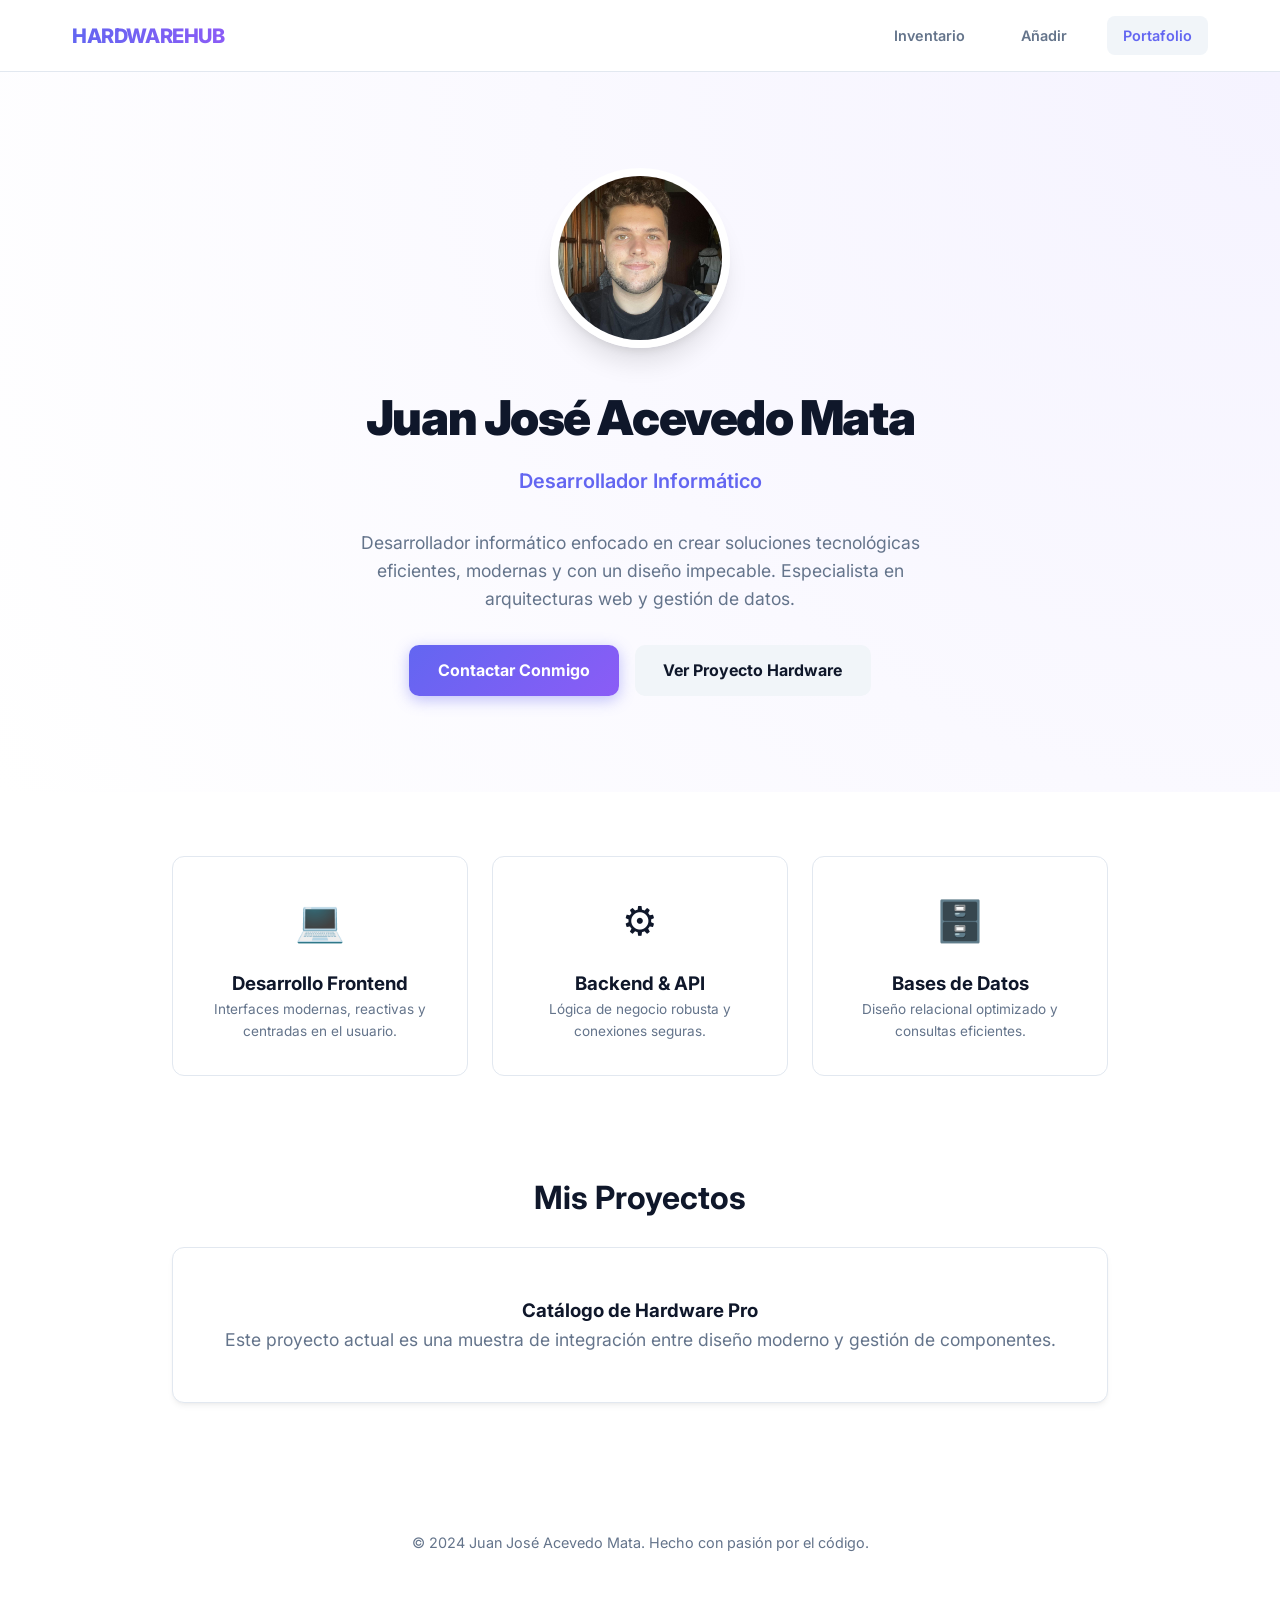
==== portafolio.html @ a6753d65 "Fase 2: plantilla HTML" ====
<!DOCTYPE html>
<html lang="es">

<head>
    <meta charset="UTF-8">
    <meta name="viewport" content="width=device-width, initial-scale=1.0">
    <title>Portafolio | Juan José Acevedo Mata</title>
    <link rel="preconnect" href="https://fonts.googleapis.com">
    <link rel="preconnect" href="https://fonts.gstatic.com" crossorigin>
    <link href="https://fonts.googleapis.com/css2?family=Inter:wght@400;500;600;700;800;900&display=swap"
        rel="stylesheet">
    <link rel="stylesheet" href="styles.css">
</head>

<body>
    <nav>
        <div class="nav-container">
            <a href="index.html" class="logo">HARDWARE<span>HUB</span></a>
            <div class="nav-links">
                <a href="index.html">Inventario</a>
                <a href="nuevo.html">Añadir</a>
                <a href="portafolio.html" class="active">Portafolio</a>
            </div>
        </div>
    </nav>

    <header class="portfolio-hero">
        <div class="reveal" id="hero-content">
            <div class="profile-circle">
                <img src="foto.jpeg" alt="Juan José Acevedo Mata" id="profile-pic"
                    onerror="this.src='https://ui-avatars.com/api/?name=Juan+Jose+Acevedo&background=6366f1&color=fff&size=180'">
            </div>
            <h1 class="portfolio-name">Juan José Acevedo Mata</h1>
            <span class="portfolio-tagline" id="typing-text"></span>
            <p class="subtitle" style="max-width: 600px; margin: 0 auto 2rem;">
                Desarrollador informático enfocado en crear soluciones tecnológicas eficientes, modernas y con un diseño
                impecable. Especialista en arquitecturas web y gestión de datos.
            </p>
            <div style="display: flex; gap: 1rem; justify-content: center;">
                <a href="mailto:jacemat435s@g.educaand.es" class="btn btn-primary">Contactar Conmigo</a>
                <a href="index.html" class="btn btn-secondary">Ver Proyecto Hardware</a>
            </div>
        </div>
    </header>

    <main class="container">
        <div class="skills-grid">
            <div class="skill-card reveal">
                <div style="font-size: 2.5rem; margin-bottom: 1rem;">💻</div>
                <h3>Desarrollo Frontend</h3>
                <p class="subtitle" style="font-size: 0.85rem;">Interfaces modernas, reactivas y centradas en el
                    usuario.</p>
            </div>
            <div class="skill-card reveal">
                <div style="font-size: 2.5rem; margin-bottom: 1rem;">⚙️</div>
                <h3>Backend & API</h3>
                <p class="subtitle" style="font-size: 0.85rem;">Lógica de negocio robusta y conexiones seguras.</p>
            </div>
            <div class="skill-card reveal">
                <div style="font-size: 2.5rem; margin-bottom: 1rem;">🗄️</div>
                <h3>Bases de Datos</h3>
                <p class="subtitle" style="font-size: 0.85rem;">Diseño relacional optimizado y consultas eficientes.</p>
            </div>
        </div>

        <section style="margin-top: 6rem; text-align: center;" class="reveal">
            <h2 style="font-size: 2rem; margin-bottom: 1.5rem;">Mis Proyectos</h2>
            <div class="glass-card" style="padding: 3rem;">
                <h3>Catálogo de Hardware Pro</h3>
                <p class="subtitle">Este proyecto actual es una muestra de integración entre diseño moderno y gestión de
                    componentes.</p>
            </div>
        </section>
    </main>

    <footer style="padding: 4rem 0; text-align: center; color: var(--text-muted); font-size: 0.9rem;">
        &copy; 2024 Juan José Acevedo Mata. Hecho con pasión por el código.
    </footer>

    <!-- Scripts de Animación -->
    <script>
        // Efecto Reveal al Scroll
        function reveal() {
            var reveals = document.querySelectorAll(".reveal");
            for (var i = 0; i < reveals.length; i++) {
                var windowHeight = window.innerHeight;
                var elementTop = reveals[i].getBoundingClientRect().top;
                var elementVisible = 100;
                if (elementTop < windowHeight - elementVisible) {
                    reveals[i].classList.add("active");
                }
            }
        }
        window.addEventListener("scroll", reveal);
        window.onload = function () {
            document.getElementById('hero-content').classList.add('active');
            reveal();
            typeWriter();
        };

        // Efecto Máquina de Escribir
        var i = 0;
        var txt = 'Desarrollador Informático & Arquitecto de Software';
        var speed = 50;
        function typeWriter() {
            if (i < txt.length) {
                document.getElementById("typing-text").innerHTML += txt.charAt(i);
                i++;
                setTimeout(typeWriter, speed);
            }
        }
    </script>
</body>

</html>
---- styles.css ----
:root {
    --bg: #ffffff;
    --bg-alt: #f8fafc;
    --text: #0f172a;
    --text-muted: #64748b;
    --primary: #6366f1;
    /* Indigo */
    --primary-dark: #4f46e5;
    --accent: #8b5cf6;
    /* Violet */
    --border: #e2e8f0;
    --surface: #ffffff;
    --shadow: 0 4px 6px -1px rgba(0, 0, 0, 0.05), 0 2px 4px -2px rgba(0, 0, 0, 0.05);
    --shadow-hover: 0 20px 25px -5px rgba(0, 0, 0, 0.1), 0 8px 10px -6px rgba(0, 0, 0, 0.1);
    --radius: 12px;
    --transition: all 0.4s cubic-bezier(0.4, 0, 0.2, 1);
}

* {
    box-sizing: border-box;
    margin: 0;
    padding: 0;
}

body {
    font-family: 'Inter', system-ui, -apple-system, sans-serif;
    background-color: var(--bg);
    color: var(--text);
    line-height: 1.6;
    overflow-x: hidden;
}

/* --- Animaciones Base --- */
.reveal {
    opacity: 0;
    transform: translateY(20px);
    transition: var(--transition);
}

.reveal.active {
    opacity: 1;
    transform: translateY(0);
}

/* --- Navegación --- */
nav {
    background: rgba(255, 255, 255, 0.8);
    backdrop-filter: blur(10px);
    border-bottom: 1px solid var(--border);
    padding: 1rem 0;
    position: sticky;
    top: 0;
    z-index: 1000;
}

.nav-container {
    max-width: 1200px;
    margin: 0 auto;
    padding: 0 2rem;
    display: flex;
    justify-content: space-between;
    align-items: center;
}

.logo {
    font-weight: 800;
    font-size: 1.25rem;
    background: linear-gradient(to right, var(--primary), var(--accent));
    -webkit-background-clip: text;
    -webkit-text-fill-color: transparent;
    text-decoration: none;
    letter-spacing: -0.02em;
}

.nav-links {
    display: flex;
    gap: 1.5rem;
}

.nav-links a {
    text-decoration: none;
    color: var(--text-muted);
    font-size: 0.9rem;
    font-weight: 600;
    padding: 0.5rem 1rem;
    border-radius: 8px;
    transition: var(--transition);
}

.nav-links a:hover,
.nav-links a.active {
    color: var(--primary);
    background: #f1f5f9;
}

/* --- Layout Contenedor --- */
.container {
    max-width: 1000px;
    margin: 4rem auto;
    padding: 0 2rem;
}

.header-meta {
    margin-bottom: 3rem;
    text-align: center;
}

h1 {
    font-size: 2.5rem;
    font-weight: 800;
    letter-spacing: -0.03em;
    margin-bottom: 0.5rem;
}

.subtitle {
    font-size: 1.1rem;
    color: var(--text-muted);
}

/* --- Cards & Tables --- */
.glass-card {
    background: var(--surface);
    border: 1px solid var(--border);
    border-radius: var(--radius);
    padding: 1.5rem;
    box-shadow: var(--shadow);
    transition: var(--transition);
}

.glass-card:hover {
    box-shadow: var(--shadow-hover);
    transform: translateY(-2px);
}

table {
    width: 100%;
    border-collapse: collapse;
}

th {
    text-align: left;
    padding: 1rem 1.5rem;
    font-size: 0.75rem;
    text-transform: uppercase;
    font-weight: 700;
    color: var(--text-muted);
    letter-spacing: 0.05em;
    border-bottom: 1px solid var(--border);
}

td {
    padding: 1.25rem 1.5rem;
    border-bottom: 1px solid var(--border);
    transition: var(--transition);
}

tr:last-child td {
    border-bottom: none;
}

tr:hover td {
    background: #fcfcfc;
}

/* --- Portafolio Page --- */
.portfolio-hero {
    padding: 6rem 2rem;
    background: radial-gradient(circle at top right, #f5f3ff, transparent);
    text-align: center;
}

.profile-circle {
    width: 180px;
    height: 180px;
    margin: 0 auto 2rem;
    position: relative;
}

.profile-circle img {
    width: 100%;
    height: 100%;
    border-radius: 50%;
    object-fit: cover;
    border: 8px solid white;
    box-shadow: var(--shadow-hover);
    transition: transform 0.5s ease;
}

.profile-circle:hover img {
    transform: scale(1.05) rotate(2deg);
}

.portfolio-name {
    font-size: 3rem;
    font-weight: 900;
    margin-bottom: 0.5rem;
}

.portfolio-tagline {
    font-size: 1.25rem;
    color: var(--primary);
    font-weight: 600;
    margin-bottom: 2rem;
    display: block;
}

.skills-grid {
    display: grid;
    grid-template-columns: repeat(auto-fit, minmax(200px, 1fr));
    gap: 1.5rem;
    margin-top: 4rem;
}

.skill-card {
    padding: 2rem;
    background: white;
    border-radius: var(--radius);
    border: 1px solid var(--border);
    text-align: center;
    transition: var(--transition);
}

.skill-card i {
    font-size: 2rem;
    color: var(--primary);
    margin-bottom: 1rem;
}

.skill-card:hover {
    border-color: var(--primary);
    transform: translateY(-5px);
}

/* --- Buttons --- */
.btn {
    display: inline-flex;
    align-items: center;
    padding: 0.8rem 1.8rem;
    border-radius: 10px;
    font-weight: 700;
    text-decoration: none;
    transition: var(--transition);
    cursor: pointer;
    border: none;
}

.btn-primary {
    background: linear-gradient(135deg, var(--primary), var(--accent));
    color: white;
    box-shadow: 0 4px 15px rgba(99, 102, 241, 0.4);
}

.btn-primary:hover {
    transform: translateY(-2px);
    box-shadow: 0 8px 25px rgba(99, 102, 241, 0.5);
}

.btn-secondary {
    background: #f1f5f9;
    color: var(--text);
}

/* --- Badges --- */
.badge {
    padding: 0.4rem 0.8rem;
    border-radius: 6px;
    font-size: 0.75rem;
    font-weight: 700;
}

.badge-brand {
    background: #eef2ff;
    color: #4338ca;
}

.badge-stock {
    background: #f0fdf4;
    color: #166534;
}

/* Responsive */
@media (max-width: 768px) {
    h1 {
        font-size: 2rem;
    }

    .portfolio-name {
        font-size: 2.2rem;
    }
}
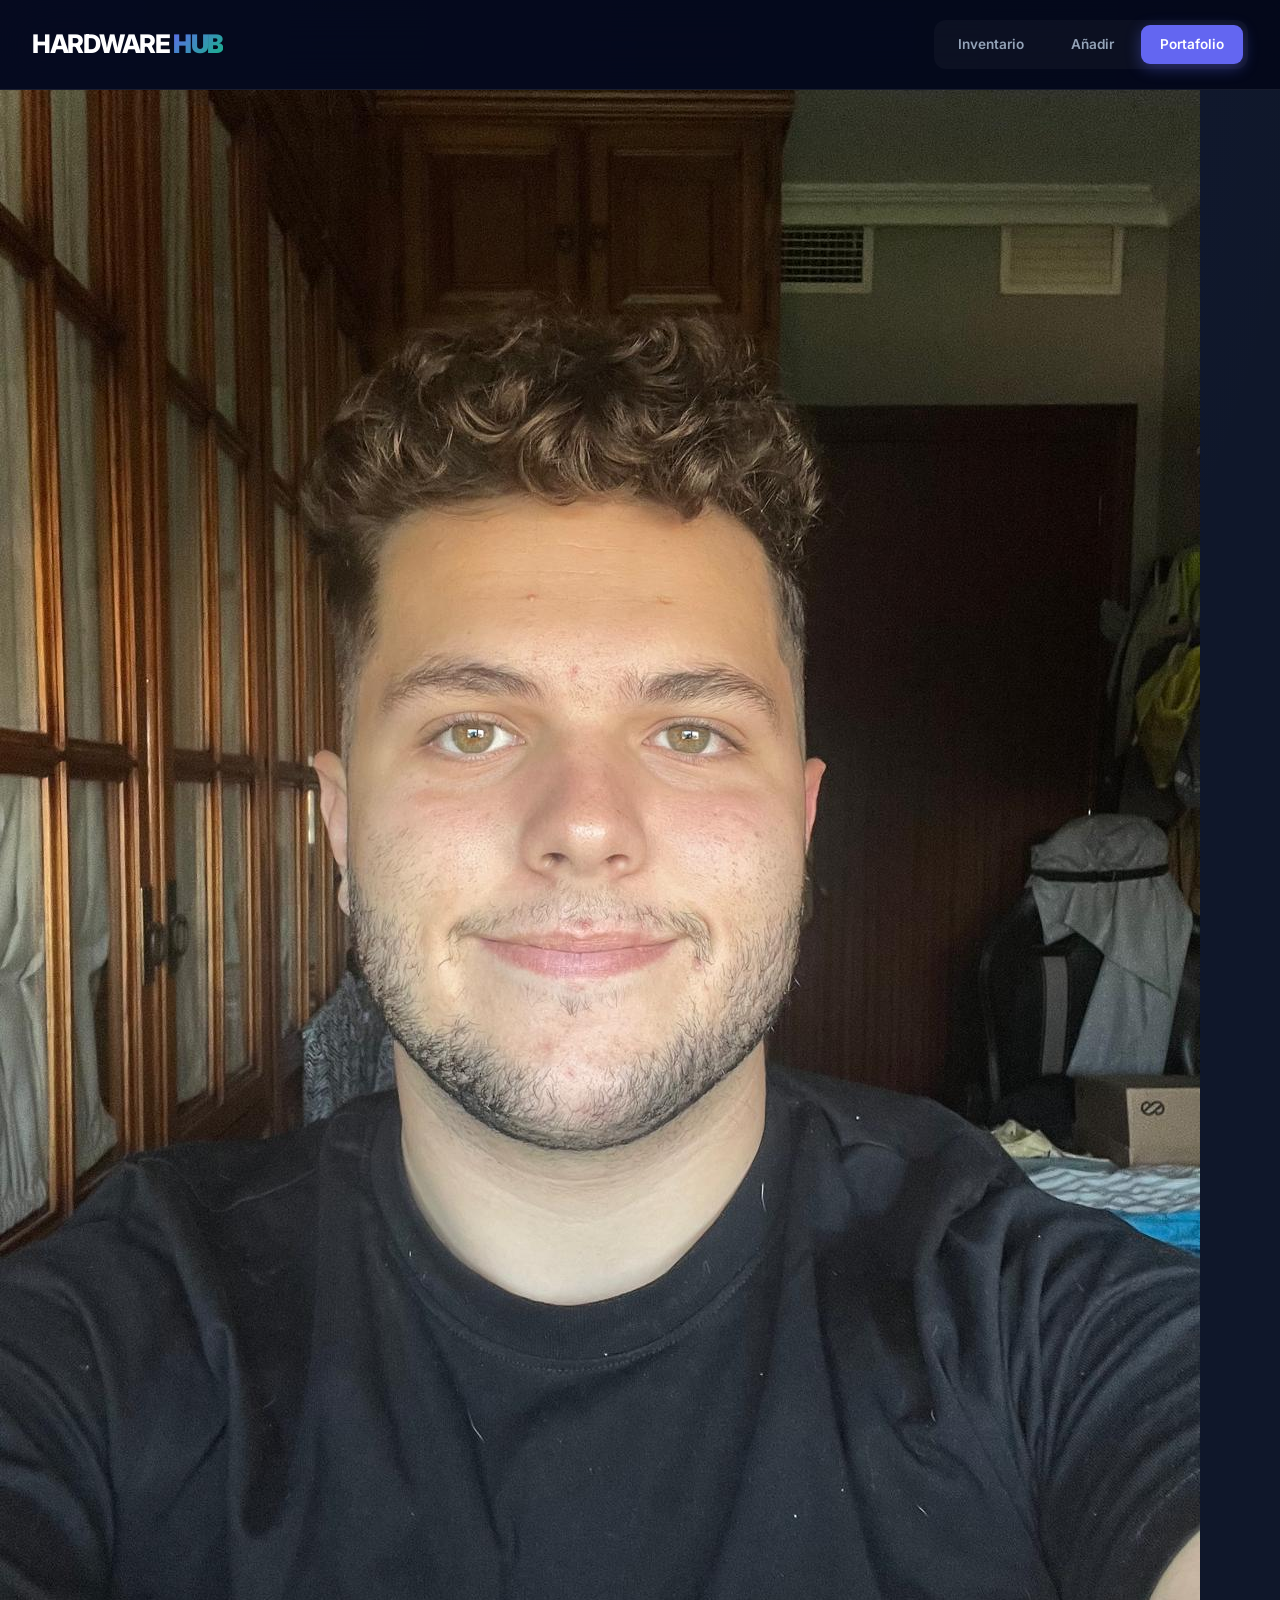
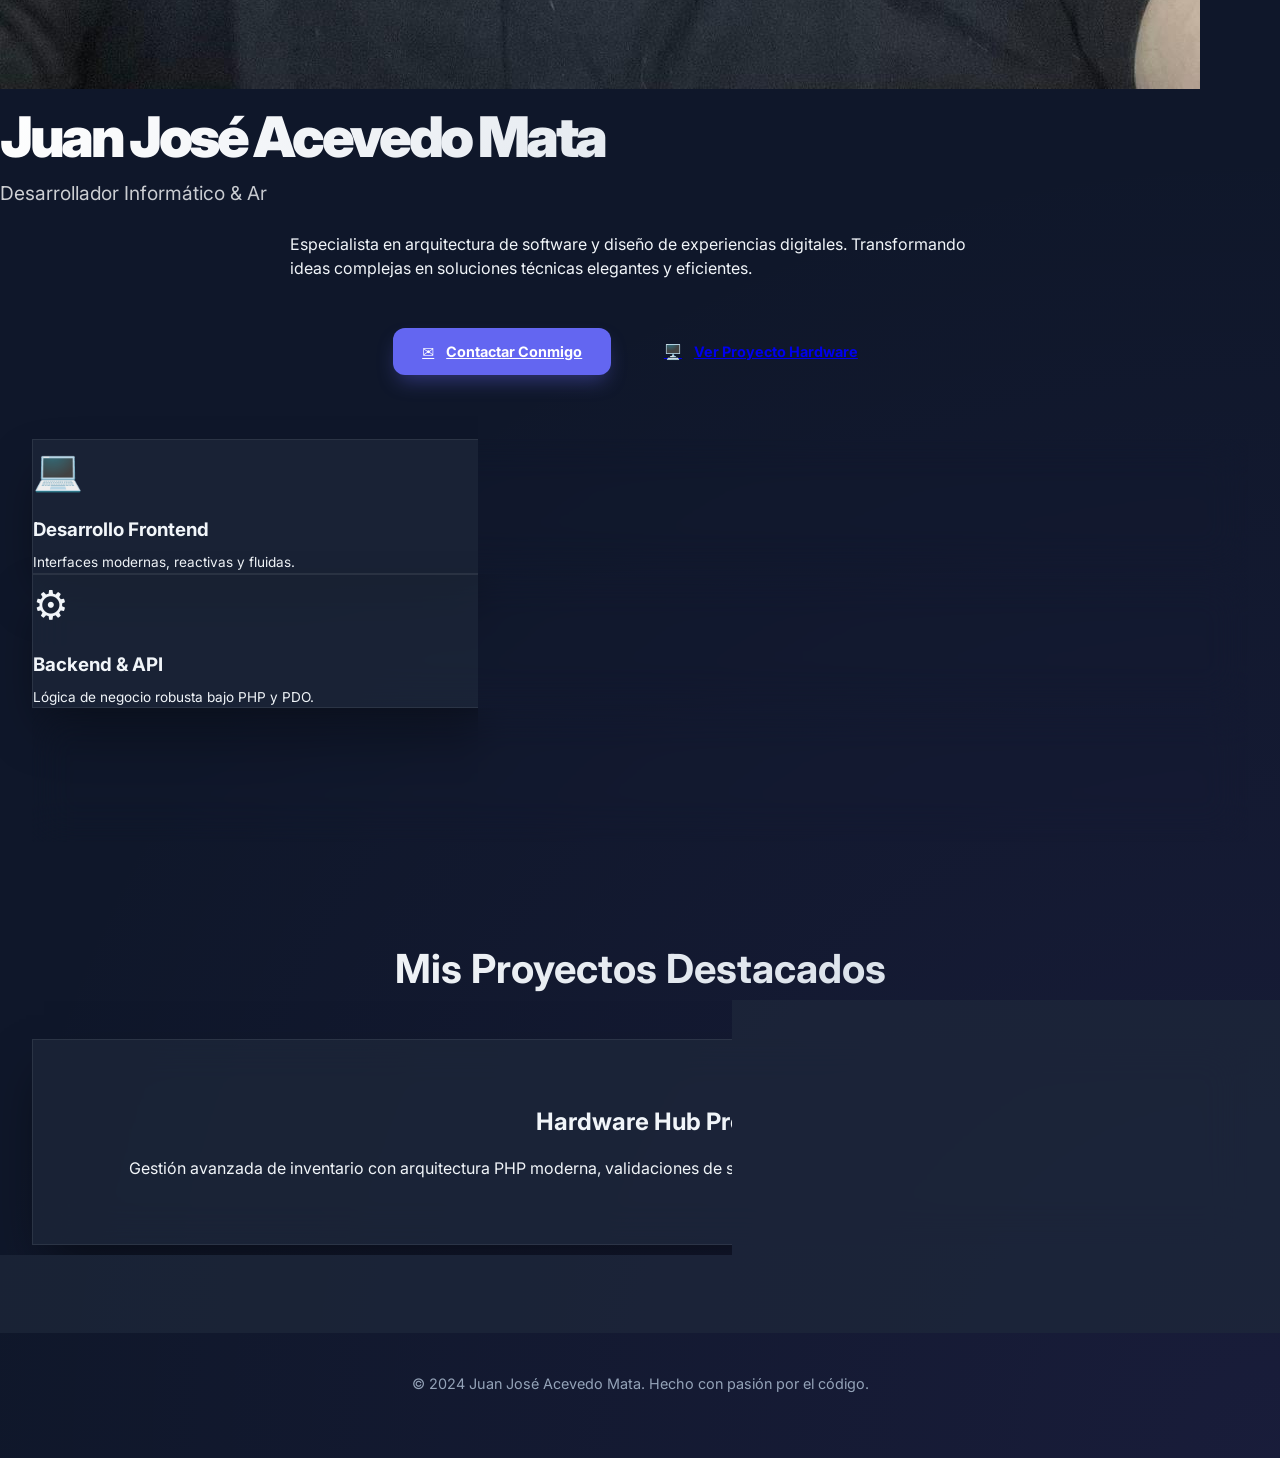
==== commit 50549c96: "Fase 3: backend PHP funcional" ====
--- a/portafolio.html
+++ b/portafolio.html
@@ -15,10 +15,10 @@
 <body>
     <nav>
         <div class="nav-container">
-            <a href="index.html" class="logo">HARDWARE<span>HUB</span></a>
+            <a href="index.php" class="logo">HARDWARE<span>HUB</span></a>
             <div class="nav-links">
-                <a href="index.html">Inventario</a>
-                <a href="nuevo.html">Añadir</a>
+                <a href="index.php">Inventario</a>
+                <a href="nuevo.php">Añadir</a>
                 <a href="portafolio.html" class="active">Portafolio</a>
             </div>
         </div>
@@ -30,45 +30,48 @@
                 <img src="foto.jpeg" alt="Juan José Acevedo Mata" id="profile-pic"
                     onerror="this.src='https://ui-avatars.com/api/?name=Juan+Jose+Acevedo&background=6366f1&color=fff&size=180'">
             </div>
-            <h1 class="portfolio-name">Juan José Acevedo Mata</h1>
-            <span class="portfolio-tagline" id="typing-text"></span>
-            <p class="subtitle" style="max-width: 600px; margin: 0 auto 2rem;">
-                Desarrollador informático enfocado en crear soluciones tecnológicas eficientes, modernas y con un diseño
-                impecable. Especialista en arquitecturas web y gestión de datos.
+            <h1 class="portfolio-name text-gradient">Juan José Acevedo Mata</h1>
+            <span class="portfolio-tagline text-gradient" id="typing-text" style="font-size: 1.2rem; opacity: 0.8; margin-bottom: 1.5rem; display: block;"></span>
+            <p class="subtitle" style="margin-bottom: 3rem; max-width: 700px; margin-left: auto; margin-right: auto;">
+                Especialista en arquitectura de software y diseño de experiencias digitales. 
+                Transformando ideas complejas en soluciones técnicas elegantes y eficientes.
             </p>
-            <div style="display: flex; gap: 1rem; justify-content: center;">
-                <a href="mailto:jacemat435s@g.educaand.es" class="btn btn-primary">Contactar Conmigo</a>
-                <a href="index.html" class="btn btn-secondary">Ver Proyecto Hardware</a>
+            <div style="display: flex; gap: 1.5rem; justify-content: center;">
+                <a href="mailto:jacemat435s@g.educaand.es" class="btn btn-primary">
+                    <span>✉️</span> Contactar Conmigo
+                </a>
+                <a href="index.php" class="btn btn-secondary">
+                    <span>🖥️</span> Ver Proyecto Hardware
+                </a>
             </div>
         </div>
     </header>
 
     <main class="container">
         <div class="skills-grid">
-            <div class="skill-card reveal">
+            <div class="skill-card glass reveal">
                 <div style="font-size: 2.5rem; margin-bottom: 1rem;">💻</div>
-                <h3>Desarrollo Frontend</h3>
-                <p class="subtitle" style="font-size: 0.85rem;">Interfaces modernas, reactivas y centradas en el
-                    usuario.</p>
+                <h3 style="margin-bottom:0.5rem">Desarrollo Frontend</h3>
+                <p class="subtitle" style="font-size: 0.85rem;">Interfaces modernas, reactivas y fluidas.</p>
             </div>
-            <div class="skill-card reveal">
+            <div class="skill-card glass reveal">
                 <div style="font-size: 2.5rem; margin-bottom: 1rem;">⚙️</div>
-                <h3>Backend & API</h3>
-                <p class="subtitle" style="font-size: 0.85rem;">Lógica de negocio robusta y conexiones seguras.</p>
+                <h3 style="margin-bottom:0.5rem">Backend & API</h3>
+                <p class="subtitle" style="font-size: 0.85rem;">Lógica de negocio robusta bajo PHP y PDO.</p>
             </div>
-            <div class="skill-card reveal">
+            <div class="skill-card glass reveal">
                 <div style="font-size: 2.5rem; margin-bottom: 1rem;">🗄️</div>
-                <h3>Bases de Datos</h3>
-                <p class="subtitle" style="font-size: 0.85rem;">Diseño relacional optimizado y consultas eficientes.</p>
+                <h3 style="margin-bottom:0.5rem">Bases de Datos</h3>
+                <p class="subtitle" style="font-size: 0.85rem;">Diseño relacional MySQL eficiente.</p>
             </div>
         </div>
 
         <section style="margin-top: 6rem; text-align: center;" class="reveal">
-            <h2 style="font-size: 2rem; margin-bottom: 1.5rem;">Mis Proyectos</h2>
-            <div class="glass-card" style="padding: 3rem;">
-                <h3>Catálogo de Hardware Pro</h3>
-                <p class="subtitle">Este proyecto actual es una muestra de integración entre diseño moderno y gestión de
-                    componentes.</p>
+            <h2 class="text-gradient" style="font-size: 2.5rem; margin-bottom: 2.5rem;">Mis Proyectos Destacados</h2>
+            <div class="glass-card glass" style="padding: 4rem;">
+                <h3 style="font-size: 1.5rem; margin-bottom: 1rem;">Hardware Hub Pro</h3>
+                <p class="subtitle">Gestión avanzada de inventario con arquitectura PHP moderna, 
+                validaciones de seguridad y una interfaz de usuario de última generación.</p>
             </div>
         </section>
     </main>
--- a/styles.css
+++ b/styles.css
@@ -1,290 +1,412 @@
 :root {
-    --bg: #ffffff;
-    --bg-alt: #f8fafc;
-    --text: #0f172a;
-    --text-muted: #64748b;
+    --bg: #0f172a;
+    --bg-alt: #1e293b;
+    --text: #f1f5f9;
+    --text-muted: #94a3b8;
     --primary: #6366f1;
-    /* Indigo */
-    --primary-dark: #4f46e5;
-    --accent: #8b5cf6;
-    /* Violet */
-    --border: #e2e8f0;
-    --surface: #ffffff;
-    --shadow: 0 4px 6px -1px rgba(0, 0, 0, 0.05), 0 2px 4px -2px rgba(0, 0, 0, 0.05);
-    --shadow-hover: 0 20px 25px -5px rgba(0, 0, 0, 0.1), 0 8px 10px -6px rgba(0, 0, 0, 0.1);
-    --radius: 12px;
+    --primary-glow: rgba(99, 102, 241, 0.3);
+    --accent: #10b981;
+    --border: rgba(255, 255, 255, 0.08);
+    --surface: rgba(30, 41, 59, 0.7);
+    --radius: 20px;
     --transition: all 0.4s cubic-bezier(0.4, 0, 0.2, 1);
 }
 
 * {
-    box-sizing: border-box;
     margin: 0;
     padding: 0;
+    box-sizing: border-box;
+    -webkit-font-smoothing: antialiased;
 }
 
 body {
     font-family: 'Inter', system-ui, -apple-system, sans-serif;
     background-color: var(--bg);
+    background-image: 
+        radial-gradient(circle at 0% 0%, rgba(99, 102, 241, 0.12) 0%, transparent 40%),
+        radial-gradient(circle at 100% 100%, rgba(139, 92, 246, 0.08) 0%, transparent 40%);
     color: var(--text);
-    line-height: 1.6;
-    overflow-x: hidden;
-}
-
-/* --- Animaciones Base --- */
+    line-height: 1.5;
+    min-height: 100vh;
+}
+
+/* Typography */
+.text-gradient {
+    background: linear-gradient(135deg, #fff 0%, #cbd5e1 100%);
+    -webkit-background-clip: text;
+    background-clip: text;
+    -webkit-text-fill-color: transparent;
+}
+
+h1 {
+    font-size: 3.5rem;
+    font-weight: 900;
+    letter-spacing: -0.06em;
+}
+
+/* Glassmorphism 3.0 */
+.glass {
+    background: var(--surface);
+    backdrop-filter: blur(20px);
+    -webkit-backdrop-filter: blur(20px);
+    border: 1px solid var(--border);
+    box-shadow: 0 25px 50px -12px rgba(0, 0, 0, 0.5);
+}
+
+/* --- Layout --- */
+.container {
+    max-width: 1300px;
+    margin: 4rem auto;
+    padding: 0 2rem;
+}
+
+/* --- Navigation --- */
+nav {
+    background: rgba(2, 6, 23, 0.8);
+    backdrop-filter: blur(24px);
+    padding: 1.25rem 0;
+    border-bottom: 1px solid var(--border);
+    position: sticky;
+    top: 0;
+    z-index: 1000;
+}
+
+.nav-container {
+    max-width: 1300px;
+    margin: 0 auto;
+    padding: 0 2rem;
+    display: flex;
+    justify-content: space-between;
+    align-items: center;
+}
+
+.logo {
+    font-family: 'Inter', sans-serif;
+    font-weight: 800;
+    font-size: 1.6rem;
+    letter-spacing: -0.05em;
+    color: white;
+    text-decoration: none;
+    transition: var(--transition);
+    display: flex;
+    align-items: center;
+    gap: 0.2rem;
+}
+
+.logo span {
+    color: var(--primary);
+    background: linear-gradient(135deg, var(--primary) 0%, var(--accent) 100%);
+    -webkit-background-clip: text;
+    background-clip: text;
+    -webkit-text-fill-color: transparent;
+    font-weight: 900;
+}
+
+.logo:hover {
+    transform: scale(1.02);
+    filter: brightness(1.1);
+}
+
+.nav-links {
+    display: flex;
+    gap: 0.5rem;
+    background: rgba(255, 255, 255, 0.03);
+    padding: 0.3rem;
+    border-radius: 12px;
+}
+
+.nav-links a {
+    text-decoration: none;
+    color: var(--text-muted);
+    font-size: 0.85rem;
+    font-weight: 600;
+    padding: 0.6rem 1.2rem;
+    border-radius: 9px;
+    transition: var(--transition);
+}
+
+.nav-links a:hover {
+    color: white;
+    background: rgba(255, 255, 255, 0.05);
+}
+
+.nav-links a.active {
+    color: white;
+    background: var(--primary);
+    box-shadow: 0 4px 15px rgba(99, 102, 241, 0.4);
+}
+
+/* --- Dashboard Stats --- */
+.stats-grid {
+    display: grid;
+    grid-template-columns: repeat(auto-fit, minmax(240px, 1fr));
+    gap: 1.5rem;
+    margin-bottom: 3rem;
+}
+
+.stat-card {
+    padding: 2rem;
+    border-radius: var(--radius);
+    transition: var(--transition);
+    position: relative;
+    overflow: hidden;
+}
+
+.stat-card:hover {
+    transform: translateY(-5px);
+    border-color: rgba(99, 102, 241, 0.3);
+}
+
+.stat-card .label {
+    font-size: 0.75rem;
+    font-weight: 800;
+    text-transform: uppercase;
+    letter-spacing: 0.1em;
+    color: var(--text-muted);
+}
+
+.stat-card .value {
+    font-size: 2.25rem;
+    font-weight: 900;
+    margin-top: 0.5rem;
+    color: white;
+}
+
+/* --- Hardware Grid --- */
+.hardware-grid {
+    display: grid;
+    grid-template-columns: repeat(auto-fill, minmax(300px, 1fr));
+    gap: 2rem;
+}
+
+.hardware-card {
+    border-radius: var(--radius);
+    overflow: hidden;
+    transition: var(--transition);
+    height: 100%;
+    display: flex;
+    flex-direction: column;
+}
+
+.hardware-card:hover {
+    transform: translateY(-10px) scale(1.02);
+    border-color: rgba(99, 102, 241, 0.4);
+}
+
+.card-img-container {
+    width: 100%;
+    aspect-ratio: 16/9;
+    background: #000;
+    position: relative;
+    overflow: hidden;
+}
+
+.card-img-container img {
+    width: 100%;
+    height: 100%;
+    object-fit: cover;
+    transition: transform 0.6s ease;
+}
+
+.hardware-card:hover .card-img-container img {
+    transform: scale(1.1);
+}
+
+.card-body {
+    padding: 2rem;
+    flex: 1;
+    display: flex;
+    flex-direction: column;
+}
+
+.card-category {
+    font-size: 0.7rem;
+    font-weight: 800;
+    text-transform: uppercase;
+    letter-spacing: 0.1em;
+    color: var(--primary);
+    margin-bottom: 0.75rem;
+}
+
+.card-title {
+    font-size: 1.25rem;
+    font-weight: 800;
+    margin-bottom: 1rem;
+    color: white;
+    line-height: 1.2;
+}
+
+.card-footer {
+    padding-top: 1.5rem;
+    border-top: 1px solid var(--border);
+    display: flex;
+    justify-content: space-between;
+    align-items: center;
+    margin-top: auto;
+}
+
+.price {
+    font-weight: 900;
+    font-size: 1.25rem;
+    color: white;
+}
+
+/* --- Custom Components --- */
+.btn {
+    padding: 0.8rem 1.8rem;
+    border-radius: 12px;
+    font-weight: 700;
+    font-size: 0.9rem;
+    transition: var(--transition);
+    cursor: pointer;
+    border: none;
+    display: inline-flex;
+    align-items: center;
+    gap: 0.75rem;
+}
+
+.btn-primary {
+    background: var(--primary);
+    color: white;
+    box-shadow: 0 10px 20px -5px rgba(99, 102, 241, 0.4);
+}
+
+.btn-primary:hover {
+    background: var(--accent);
+    transform: scale(1.05);
+}
+
+/* --- Input Designs --- */
+.search-container {
+    background: var(--surface);
+    border-radius: 16px;
+    padding: 0.5rem;
+    border: 1px solid var(--border);
+    margin-bottom: 2rem;
+    display: flex;
+    gap: 0.5rem;
+}
+
+.search-input {
+    background: transparent;
+    border: none;
+    color: white;
+    padding: 0.75rem 1.5rem;
+    flex: 1;
+    font-size: 1rem;
+}
+
+.search-input:focus {
+    outline: none;
+}
+
+/* Animations */
 .reveal {
     opacity: 0;
     transform: translateY(20px);
-    transition: var(--transition);
 }
 
 .reveal.active {
+    animation: slideUp 0.8s cubic-bezier(0.16, 1, 0.3, 1) forwards;
+}
+
+@keyframes slideUp {
+    to {
+        opacity: 1;
+        transform: translateY(0);
+    }
+}
+
+/* Scrollbar */
+::-webkit-scrollbar { width: 8px; }
+::-webkit-scrollbar-track { background: var(--bg); }
+::-webkit-scrollbar-thumb { background: var(--border); border-radius: 4px; }
+::-webkit-scrollbar-thumb:hover { background: var(--text-muted); }
+
+/* --- Extreme Pro Forms --- */
+.form-label {
+    display: block;
+    font-size: 0.75rem;
+    font-weight: 800;
+    text-transform: uppercase;
+    letter-spacing: 0.1em;
+    color: var(--text-muted);
+    margin-bottom: 0.75rem;
+}
+
+.input-group {
+    background: rgba(15, 23, 42, 0.4);
+    border: 1px solid var(--border);
+    border-radius: 12px;
+    display: flex;
+    align-items: center;
+    padding: 0 1.25rem;
+    transition: var(--transition);
+}
+
+.input-group:focus-within {
+    border-color: var(--primary);
+    background: rgba(30, 41, 59, 0.6);
+    box-shadow: 0 0 0 4px rgba(99, 102, 241, 0.1);
+}
+
+.input-group i {
+    color: var(--text-muted);
+    width: 20px;
+}
+
+.input-group input, 
+.input-group select, 
+.input-group textarea {
+    background: transparent !important;
+    border: none !important;
+    color: white !important;
+    padding: 1.25rem 1rem !important;
+    width: 100%;
+    font-size: 0.95rem;
+    outline: none !important;
+}
+
+/* Custom Select Arrow */
+.input-group select {
+    appearance: none;
+    -webkit-appearance: none;
+    cursor: pointer;
+}
+
+/* Technical Scan Animation */
+.scan-line {
+    position: absolute;
+    top: 0;
+    left: 0;
+    width: 100%;
+    height: 2px;
+    background: var(--primary);
+    box-shadow: 0 0 15px var(--primary);
+    opacity: 0;
+    z-index: 10;
+}
+
+.scanning .scan-line {
+    animation: scan 2s linear infinite;
     opacity: 1;
-    transform: translateY(0);
-}
-
-/* --- Navegación --- */
-nav {
-    background: rgba(255, 255, 255, 0.8);
-    backdrop-filter: blur(10px);
-    border-bottom: 1px solid var(--border);
-    padding: 1rem 0;
-    position: sticky;
-    top: 0;
-    z-index: 1000;
-}
-
-.nav-container {
-    max-width: 1200px;
-    margin: 0 auto;
-    padding: 0 2rem;
-    display: flex;
-    justify-content: space-between;
-    align-items: center;
-}
-
-.logo {
-    font-weight: 800;
-    font-size: 1.25rem;
-    background: linear-gradient(to right, var(--primary), var(--accent));
-    -webkit-background-clip: text;
-    -webkit-text-fill-color: transparent;
-    text-decoration: none;
-    letter-spacing: -0.02em;
-}
-
-.nav-links {
-    display: flex;
-    gap: 1.5rem;
-}
-
-.nav-links a {
-    text-decoration: none;
+}
+
+@keyframes scan {
+    0% { top: 0; }
+    50% { top: 100%; }
+    100% { top: 0; }
+}
+
+/* Ghost Button */
+.btn-ghost {
+    background: transparent;
+    border: 1px solid var(--border);
     color: var(--text-muted);
-    font-size: 0.9rem;
-    font-weight: 600;
-    padding: 0.5rem 1rem;
-    border-radius: 8px;
-    transition: var(--transition);
-}
-
-.nav-links a:hover,
-.nav-links a.active {
-    color: var(--primary);
-    background: #f1f5f9;
-}
-
-/* --- Layout Contenedor --- */
-.container {
-    max-width: 1000px;
-    margin: 4rem auto;
-    padding: 0 2rem;
-}
-
-.header-meta {
-    margin-bottom: 3rem;
-    text-align: center;
-}
-
-h1 {
-    font-size: 2.5rem;
-    font-weight: 800;
-    letter-spacing: -0.03em;
-    margin-bottom: 0.5rem;
-}
-
-.subtitle {
-    font-size: 1.1rem;
-    color: var(--text-muted);
-}
-
-/* --- Cards & Tables --- */
-.glass-card {
-    background: var(--surface);
-    border: 1px solid var(--border);
-    border-radius: var(--radius);
-    padding: 1.5rem;
-    box-shadow: var(--shadow);
-    transition: var(--transition);
-}
-
-.glass-card:hover {
-    box-shadow: var(--shadow-hover);
-    transform: translateY(-2px);
-}
-
-table {
-    width: 100%;
-    border-collapse: collapse;
-}
-
-th {
-    text-align: left;
-    padding: 1rem 1.5rem;
-    font-size: 0.75rem;
-    text-transform: uppercase;
-    font-weight: 700;
-    color: var(--text-muted);
-    letter-spacing: 0.05em;
-    border-bottom: 1px solid var(--border);
-}
-
-td {
-    padding: 1.25rem 1.5rem;
-    border-bottom: 1px solid var(--border);
-    transition: var(--transition);
-}
-
-tr:last-child td {
-    border-bottom: none;
-}
-
-tr:hover td {
-    background: #fcfcfc;
-}
-
-/* --- Portafolio Page --- */
-.portfolio-hero {
-    padding: 6rem 2rem;
-    background: radial-gradient(circle at top right, #f5f3ff, transparent);
-    text-align: center;
-}
-
-.profile-circle {
-    width: 180px;
-    height: 180px;
-    margin: 0 auto 2rem;
-    position: relative;
-}
-
-.profile-circle img {
-    width: 100%;
-    height: 100%;
-    border-radius: 50%;
-    object-fit: cover;
-    border: 8px solid white;
-    box-shadow: var(--shadow-hover);
-    transition: transform 0.5s ease;
-}
-
-.profile-circle:hover img {
-    transform: scale(1.05) rotate(2deg);
-}
-
-.portfolio-name {
-    font-size: 3rem;
-    font-weight: 900;
-    margin-bottom: 0.5rem;
-}
-
-.portfolio-tagline {
-    font-size: 1.25rem;
-    color: var(--primary);
-    font-weight: 600;
-    margin-bottom: 2rem;
-    display: block;
-}
-
-.skills-grid {
-    display: grid;
-    grid-template-columns: repeat(auto-fit, minmax(200px, 1fr));
-    gap: 1.5rem;
-    margin-top: 4rem;
-}
-
-.skill-card {
-    padding: 2rem;
-    background: white;
-    border-radius: var(--radius);
-    border: 1px solid var(--border);
-    text-align: center;
-    transition: var(--transition);
-}
-
-.skill-card i {
-    font-size: 2rem;
-    color: var(--primary);
-    margin-bottom: 1rem;
-}
-
-.skill-card:hover {
-    border-color: var(--primary);
-    transform: translateY(-5px);
-}
-
-/* --- Buttons --- */
-.btn {
-    display: inline-flex;
-    align-items: center;
-    padding: 0.8rem 1.8rem;
-    border-radius: 10px;
-    font-weight: 700;
-    text-decoration: none;
-    transition: var(--transition);
-    cursor: pointer;
-    border: none;
-}
-
-.btn-primary {
-    background: linear-gradient(135deg, var(--primary), var(--accent));
-    color: white;
-    box-shadow: 0 4px 15px rgba(99, 102, 241, 0.4);
-}
-
-.btn-primary:hover {
-    transform: translateY(-2px);
-    box-shadow: 0 8px 25px rgba(99, 102, 241, 0.5);
-}
-
-.btn-secondary {
-    background: #f1f5f9;
-    color: var(--text);
-}
-
-/* --- Badges --- */
-.badge {
-    padding: 0.4rem 0.8rem;
-    border-radius: 6px;
-    font-size: 0.75rem;
-    font-weight: 700;
-}
-
-.badge-brand {
-    background: #eef2ff;
-    color: #4338ca;
-}
-
-.badge-stock {
-    background: #f0fdf4;
-    color: #166534;
-}
-
-/* Responsive */
-@media (max-width: 768px) {
-    h1 {
-        font-size: 2rem;
-    }
-
-    .portfolio-name {
-        font-size: 2.2rem;
-    }
+}
+
+.btn-ghost:hover {
+    background: rgba(255, 255, 255, 0.05);
+    color: white;
+    border-color: white;
 }
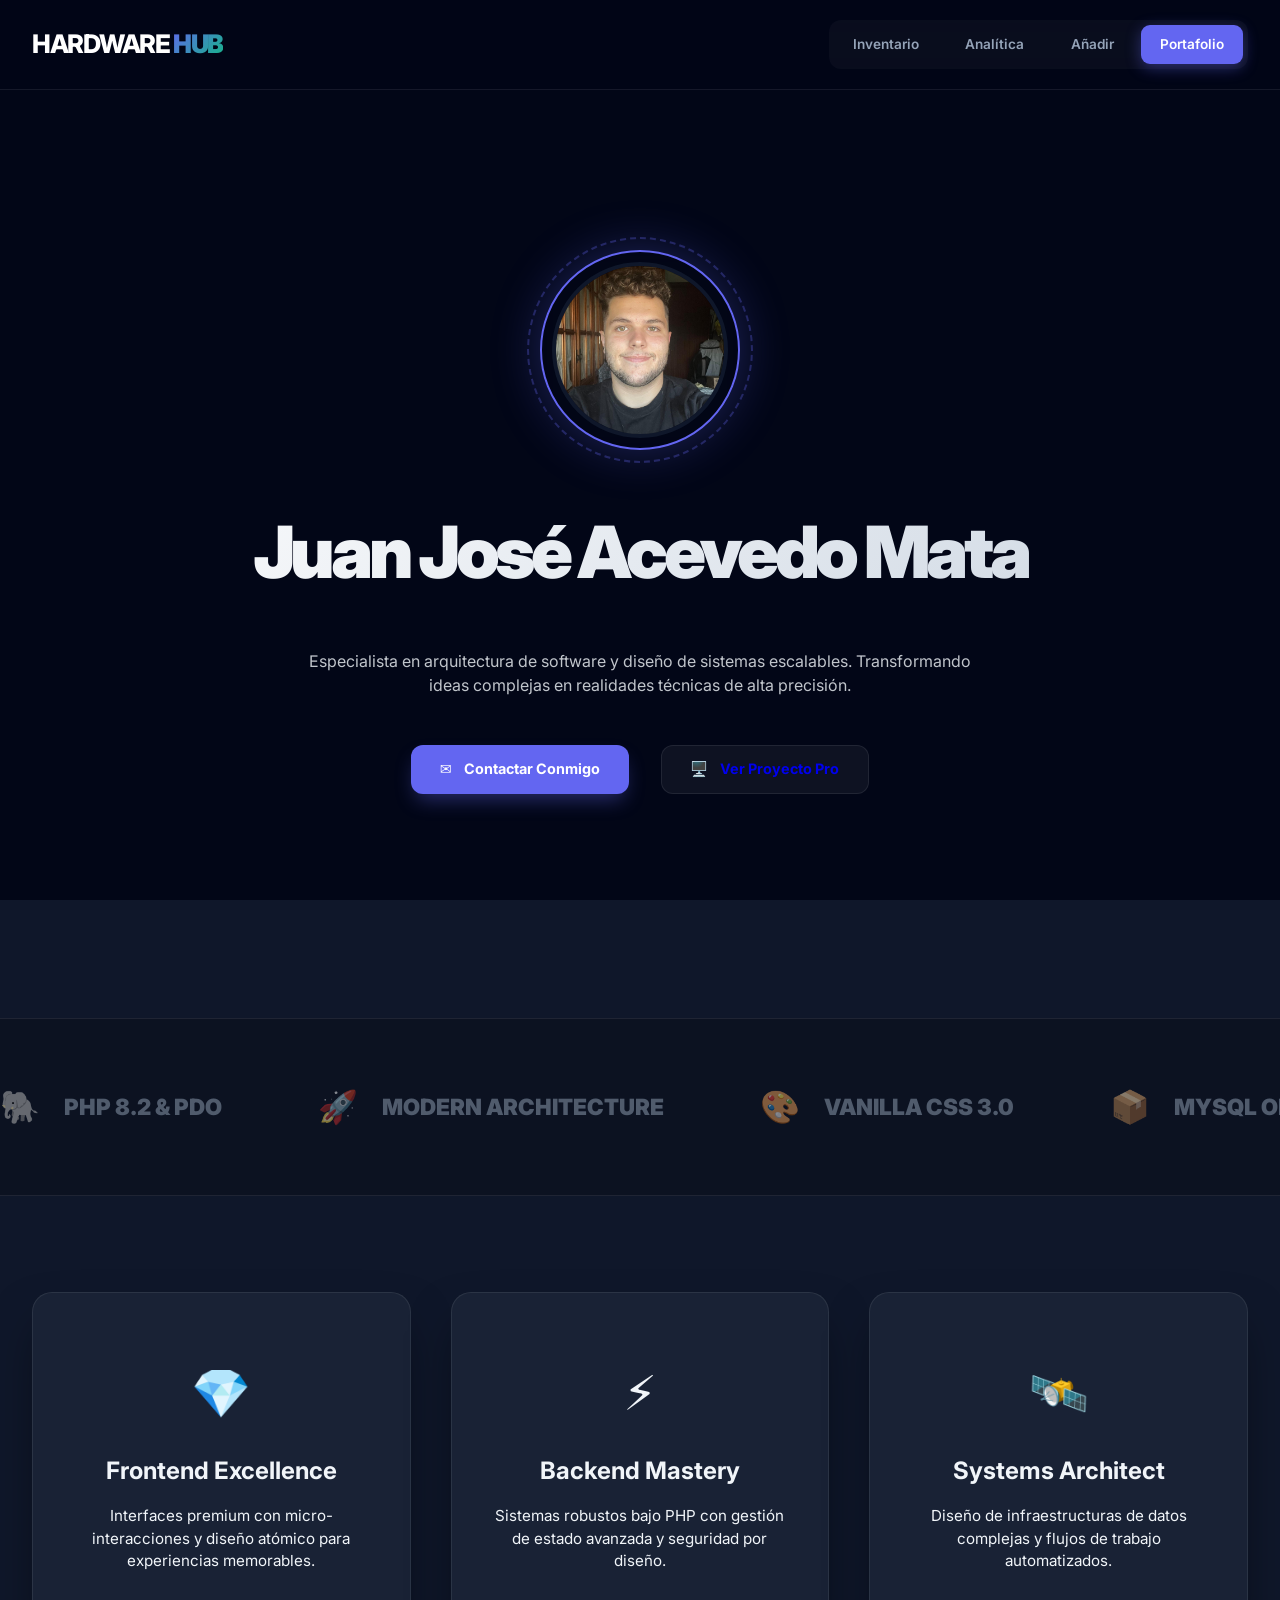
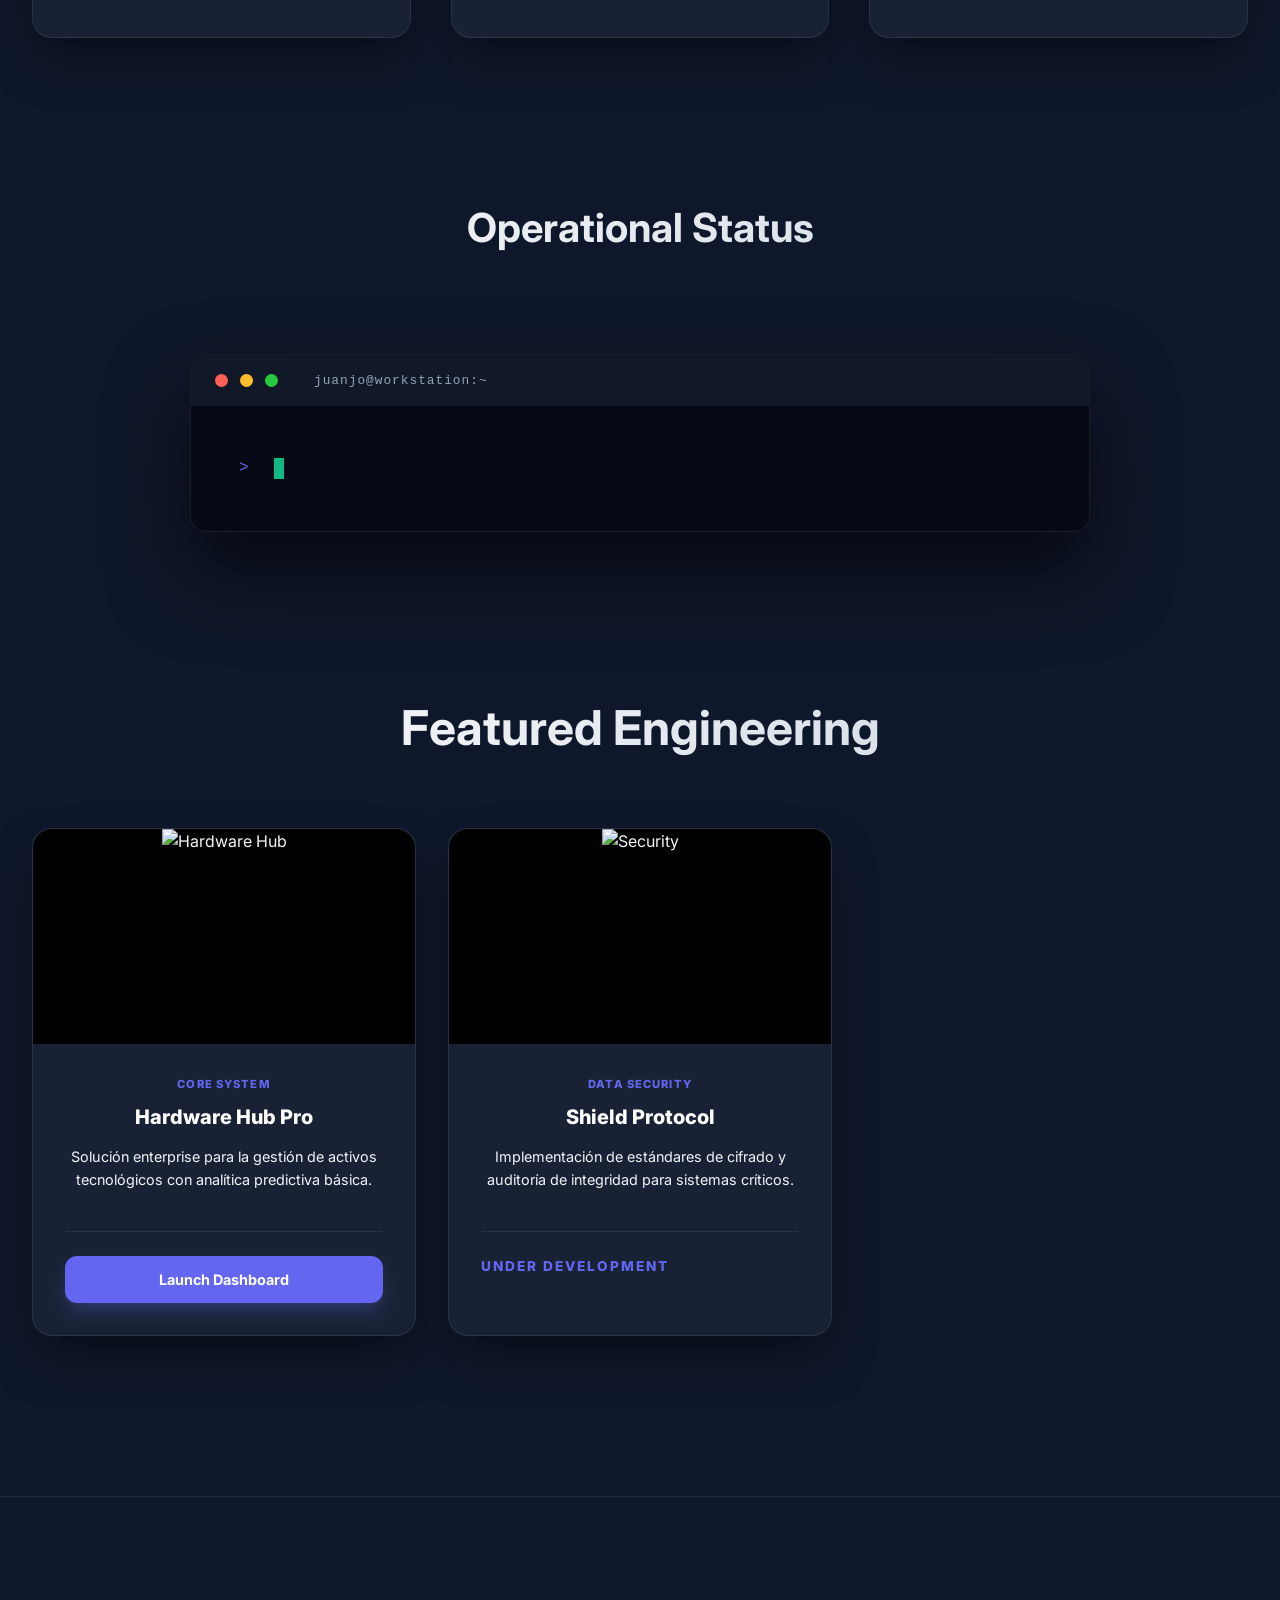
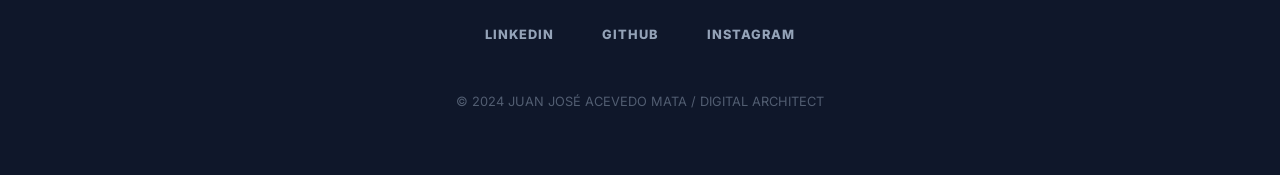
==== commit 37c1b62b: "Fase 3: backend PHP funcional" ====
--- a/portafolio.html
+++ b/portafolio.html
@@ -9,110 +9,222 @@
     <link rel="preconnect" href="https://fonts.gstatic.com" crossorigin>
     <link href="https://fonts.googleapis.com/css2?family=Inter:wght@400;500;600;700;800;900&display=swap"
         rel="stylesheet">
-    <link rel="stylesheet" href="styles.css">
+    <link rel="stylesheet" href="styles.css?v=1.1">
 </head>
 
-<body>
+<body style="overflow-x: hidden;">
+
+    <!-- Scroll Progress Bar -->
+    <div class="scroll-progress" id="scrollBar"></div>
+
+    <!-- Particles Background -->
+    <div id="particles-js"></div>
+
     <nav>
         <div class="nav-container">
             <a href="index.php" class="logo">HARDWARE<span>HUB</span></a>
             <div class="nav-links">
                 <a href="index.php">Inventario</a>
+                <a href="analitica.php">Analítica</a>
                 <a href="nuevo.php">Añadir</a>
                 <a href="portafolio.html" class="active">Portafolio</a>
             </div>
         </div>
     </nav>
 
-    <header class="portfolio-hero">
-        <div class="reveal" id="hero-content">
+    <header class="portfolio-hero reveal">
+        <div id="hero-content">
             <div class="profile-circle">
                 <img src="foto.jpeg" alt="Juan José Acevedo Mata" id="profile-pic"
                     onerror="this.src='https://ui-avatars.com/api/?name=Juan+Jose+Acevedo&background=6366f1&color=fff&size=180'">
             </div>
             <h1 class="portfolio-name text-gradient">Juan José Acevedo Mata</h1>
-            <span class="portfolio-tagline text-gradient" id="typing-text" style="font-size: 1.2rem; opacity: 0.8; margin-bottom: 1.5rem; display: block;"></span>
-            <p class="subtitle" style="margin-bottom: 3rem; max-width: 700px; margin-left: auto; margin-right: auto;">
-                Especialista en arquitectura de software y diseño de experiencias digitales. 
-                Transformando ideas complejas en soluciones técnicas elegantes y eficientes.
+            <span class="portfolio-tagline text-gradient" id="typing-text" style="display: block;"></span>
+            <p class="subtitle" style="margin-bottom: 3rem; max-width: 700px; margin-left: auto; margin-right: auto; opacity: 0.8;">
+                Especialista en arquitectura de software y diseño de sistemas escalables. 
+                Transformando ideas complejas en realidades técnicas de alta precisión.
             </p>
-            <div style="display: flex; gap: 1.5rem; justify-content: center;">
+            <div style="display: flex; gap: 2rem; justify-content: center;">
                 <a href="mailto:jacemat435s@g.educaand.es" class="btn btn-primary">
                     <span>✉️</span> Contactar Conmigo
                 </a>
-                <a href="index.php" class="btn btn-secondary">
-                    <span>🖥️</span> Ver Proyecto Hardware
+                <a href="index.php" class="btn btn-secondary" style="border: 1px solid var(--border); background: rgba(255,255,255,0.05);">
+                    <span>🖥️</span> Ver Proyecto Pro
                 </a>
             </div>
         </div>
     </header>
+
+    <!-- Tech Stack Section -->
+    <section class="tech-stack-container reveal">
+        <div class="tech-marquee">
+            <div class="tech-item"><span>🐘</span> PHP 8.2 & PDO</div>
+            <div class="tech-item"><span>🚀</span> MODERN ARCHITECTURE</div>
+            <div class="tech-item"><span>🎨</span> VANILLA CSS 3.0</div>
+            <div class="tech-item"><span>📦</span> MYSQL OPTIMIZATION</div>
+            <div class="tech-item"><span>🛠️</span> GIT VERSION CONTROL</div>
+            <div class="tech-item"><span>🔌</span> RESTFUL SERVICES</div>
+            <div class="tech-item"><span>📱</span> RESPONSIVE UX</div>
+            <!-- Loop -->
+            <div class="tech-item"><span>🐘</span> PHP 8.2 & PDO</div>
+            <div class="tech-item"><span>🚀</span> MODERN ARCHITECTURE</div>
+            <div class="tech-item"><span>🎨</span> VANILLA CSS 3.0</div>
+            <div class="tech-item"><span>📦</span> MYSQL OPTIMIZATION</div>
+            <div class="tech-item"><span>🛠️</span> GIT VERSION CONTROL</div>
+            <div class="tech-item"><span>🔌</span> RESTFUL SERVICES</div>
+            <div class="tech-item"><span>📱</span> RESPONSIVE UX</div>
+        </div>
+    </section>
 
     <main class="container">
         <div class="skills-grid">
-            <div class="skill-card glass reveal">
-                <div style="font-size: 2.5rem; margin-bottom: 1rem;">💻</div>
-                <h3 style="margin-bottom:0.5rem">Desarrollo Frontend</h3>
-                <p class="subtitle" style="font-size: 0.85rem;">Interfaces modernas, reactivas y fluidas.</p>
-            </div>
-            <div class="skill-card glass reveal">
-                <div style="font-size: 2.5rem; margin-bottom: 1rem;">⚙️</div>
-                <h3 style="margin-bottom:0.5rem">Backend & API</h3>
-                <p class="subtitle" style="font-size: 0.85rem;">Lógica de negocio robusta bajo PHP y PDO.</p>
-            </div>
-            <div class="skill-card glass reveal">
-                <div style="font-size: 2.5rem; margin-bottom: 1rem;">🗄️</div>
-                <h3 style="margin-bottom:0.5rem">Bases de Datos</h3>
-                <p class="subtitle" style="font-size: 0.85rem;">Diseño relacional MySQL eficiente.</p>
-            </div>
-        </div>
-
-        <section style="margin-top: 6rem; text-align: center;" class="reveal">
-            <h2 class="text-gradient" style="font-size: 2.5rem; margin-bottom: 2.5rem;">Mis Proyectos Destacados</h2>
-            <div class="glass-card glass" style="padding: 4rem;">
-                <h3 style="font-size: 1.5rem; margin-bottom: 1rem;">Hardware Hub Pro</h3>
-                <p class="subtitle">Gestión avanzada de inventario con arquitectura PHP moderna, 
-                validaciones de seguridad y una interfaz de usuario de última generación.</p>
+            <div class="skill-card glass reveal tilt-parent">
+                <div class="tilt-child">
+                    <div style="font-size: 3rem; margin-bottom: 1.5rem;">💎</div>
+                    <h3 style="margin-bottom:1rem; font-size: 1.5rem;">Frontend Excellence</h3>
+                    <p class="subtitle" style="font-size: 0.95rem;">Interfaces premium con micro-interacciones y diseño atómico para experiencias memorables.</p>
+                </div>
+            </div>
+            <div class="skill-card glass reveal tilt-parent">
+                <div class="tilt-child">
+                    <div style="font-size: 3rem; margin-bottom: 1.5rem;">⚡</div>
+                    <h3 style="margin-bottom:1rem; font-size: 1.5rem;">Backend Mastery</h3>
+                    <p class="subtitle" style="font-size: 0.95rem;">Sistemas robustos bajo PHP con gestión de estado avanzada y seguridad por diseño.</p>
+                </div>
+            </div>
+            <div class="skill-card glass reveal tilt-parent">
+                <div class="tilt-child">
+                    <div style="font-size: 3rem; margin-bottom: 1.5rem;">🛰️</div>
+                    <h3 style="margin-bottom:1rem; font-size: 1.5rem;">Systems Architect</h3>
+                    <p class="subtitle" style="font-size: 0.95rem;">Diseño de infraestructuras de datos complejas y flujos de trabajo automatizados.</p>
+                </div>
+            </div>
+        </div>
+
+        <!-- System Terminal -->
+        <section style="margin-top: 10rem;" class="reveal">
+            <h2 class="text-gradient" style="text-align: center; margin-bottom: 3rem; font-size: 2.5rem;">Operational Status</h2>
+            <div class="terminal-window">
+                <div class="terminal-header">
+                    <div class="terminal-dot" style="background: #ff5f56;"></div>
+                    <div class="terminal-dot" style="background: #ffbd2e;"></div>
+                    <div class="terminal-dot" style="background: #27c93f;"></div>
+                    <span style="color: #94a3b8; font-size: 0.8rem; margin-left: 1.5rem; font-family: monospace; letter-spacing: 1px;">juanjo@workstation:~</span>
+                </div>
+                <div class="terminal-body">
+                    <div><span class="terminal-prompt">></span> <span id="terminal-text"></span><span class="terminal-cursor"></span></div>
+                </div>
+            </div>
+        </section>
+
+        <!-- Project Spotlight -->
+        <section style="margin-top: 10rem; text-align: center;" class="reveal">
+            <h2 class="text-gradient" style="font-size: 3rem; margin-bottom: 4rem;">Featured Engineering</h2>
+            <div class="hardware-grid">
+                <div class="hardware-card glass tilt-parent">
+                    <div class="tilt-child">
+                        <div class="card-img-container">
+                            <img src="https://images.unsplash.com/photo-1518770660439-4636190af475?auto=format&fit=crop&q=80&w=800" alt="Hardware Hub">
+                        </div>
+                        <div class="card-body">
+                            <span class="card-category">CORE SYSTEM</span>
+                            <h3 class="card-title">Hardware Hub Pro</h3>
+                            <p class="subtitle" style="font-size: 0.9rem; margin-bottom: 2.5rem; line-height: 1.6;">Solución enterprise para la gestión de activos tecnológicos con analítica predictiva básica.</p>
+                            <div class="card-footer">
+                                <a href="index.php" class="btn btn-primary" style="width: 100%; justify-content: center;">Launch Dashboard</a>
+                            </div>
+                        </div>
+                    </div>
+                </div>
+                <div class="hardware-card glass tilt-parent">
+                    <div class="tilt-child">
+                        <div class="card-img-container">
+                            <img src="https://images.unsplash.com/photo-1550751827-4bd374c3f58b?auto=format&fit=crop&q=80&w=800" alt="Security">
+                        </div>
+                        <div class="card-body">
+                            <span class="card-category">DATA SECURITY</span>
+                            <h3 class="card-title">Shield Protocol</h3>
+                            <p class="subtitle" style="font-size: 0.9rem; margin-bottom: 2.5rem; line-height: 1.6;">Implementación de estándares de cifrado y auditoría de integridad para sistemas críticos.</p>
+                            <div class="card-footer">
+                                <span style="color: var(--primary); font-size: 0.85rem; font-weight: 800; letter-spacing: 2px;">UNDER DEVELOPMENT</span>
+                            </div>
+                        </div>
+                    </div>
+                </div>
             </div>
         </section>
     </main>
 
-    <footer style="padding: 4rem 0; text-align: center; color: var(--text-muted); font-size: 0.9rem;">
-        &copy; 2024 Juan José Acevedo Mata. Hecho con pasión por el código.
+    <footer style="padding: 8rem 0 4rem; text-align: center; color: var(--text-muted); border-top: 1px solid var(--border); margin-top: 10rem;">
+        <div style="margin-bottom: 3rem; display: flex; gap: 3rem; justify-content: center;">
+            <a href="#" style="color: var(--text-muted); text-decoration: none; font-weight: 800; letter-spacing: 1px; font-size: 0.8rem;">LINKEDIN</a>
+            <a href="#" style="color: var(--text-muted); text-decoration: none; font-weight: 800; letter-spacing: 1px; font-size: 0.8rem;">GITHUB</a>
+            <a href="#" style="color: var(--text-muted); text-decoration: none; font-weight: 800; letter-spacing: 1px; font-size: 0.8rem;">INSTAGRAM</a>
+        </div>
+        <p style="opacity: 0.5; font-size: 0.8rem;">&copy; 2024 JUAN JOSÉ ACEVEDO MATA / DIGITAL ARCHITECT</p>
     </footer>
 
-    <!-- Scripts de Animación -->
+    <!-- Global High-End Scripts -->
+    <script src="https://cdn.jsdelivr.net/particles.js/2.0.0/particles.min.js"></script>
+    <script src="global_scripts.js"></script>
     <script>
-        // Efecto Reveal al Scroll
-        function reveal() {
-            var reveals = document.querySelectorAll(".reveal");
-            for (var i = 0; i < reveals.length; i++) {
-                var windowHeight = window.innerHeight;
-                var elementTop = reveals[i].getBoundingClientRect().top;
-                var elementVisible = 100;
-                if (elementTop < windowHeight - elementVisible) {
-                    reveals[i].classList.add("active");
+        // Page specific logic (Terminal & Typing)
+        window.addEventListener('DOMContentLoaded', () => {
+             // Typing Hero
+            var typeI = 0;
+            var txt = 'Full Stack Developer & Systems Architect / Innovation Lead';
+            function typeWriter() {
+                if (typeI < txt.length) {
+                    document.getElementById("typing-text").innerHTML += txt.charAt(typeI);
+                    typeI++;
+                    setTimeout(typeWriter, 50);
                 }
             }
-        }
-        window.addEventListener("scroll", reveal);
-        window.onload = function () {
-            document.getElementById('hero-content').classList.add('active');
-            reveal();
-            typeWriter();
-        };
-
-        // Efecto Máquina de Escribir
-        var i = 0;
-        var txt = 'Desarrollador Informático & Arquitecto de Software';
-        var speed = 50;
-        function typeWriter() {
-            if (i < txt.length) {
-                document.getElementById("typing-text").innerHTML += txt.charAt(i);
-                i++;
-                setTimeout(typeWriter, speed);
+
+            // Terminal Status
+            var termI = 0;
+            var termLines = [
+                'initializing_system_handshake...',
+                'loading_modules [PHP, MySQL, JS]... DONE',
+                'checking_security_protocols... SECURE',
+                'deploying_portfolio_status... OPERATIONAL',
+                'welcome_admin_juanjo@workstation:~$ ready'
+            ];
+            var termText = termLines.join('\n');
+            function terminalType() {
+                if (termI < termText.length) {
+                    let char = termText.charAt(termI);
+                    document.getElementById("terminal-text").innerHTML += char === '\n' ? '<br>> ' : char;
+                    termI++;
+                    setTimeout(terminalType, 20);
+                }
             }
-        }
+
+            // Particles
+            particlesJS("particles-js", {
+                "particles": {
+                    "number": { "value": 80, "density": { "enable": true, "value_area": 800 } },
+                    "color": { "value": "#6366f1" },
+                    "shape": { "type": "circle" },
+                    "opacity": { "value": 0.2, "random": true },
+                    "size": { "value": 3, "random": true },
+                    "line_linked": { "enable": true, "distance": 150, "color": "#6366f1", "opacity": 0.1, "width": 1 },
+                    "move": { "enable": true, "speed": 1.5, "direction": "none", "random": true, "out_mode": "out" }
+                }
+            });
+
+            // Start sequences
+            setTimeout(typeWriter, 500);
+            setTimeout(terminalType, 1000);
+            
+            // Sync with global scroll bar if exists
+            window.addEventListener('scroll', () => {
+                let winScroll = document.body.scrollTop || document.documentElement.scrollTop;
+                let height = document.documentElement.scrollHeight - document.documentElement.clientHeight;
+                let scrolled = (winScroll / height) * 100;
+                document.getElementById("scrollBar").style.width = scrolled + "%";
+            });
+        });
     </script>
 </body>
-
 </html>
--- a/styles.css
+++ b/styles.css
@@ -22,9 +22,6 @@
 body {
     font-family: 'Inter', system-ui, -apple-system, sans-serif;
     background-color: var(--bg);
-    background-image: 
-        radial-gradient(circle at 0% 0%, rgba(99, 102, 241, 0.12) 0%, transparent 40%),
-        radial-gradient(circle at 100% 100%, rgba(139, 92, 246, 0.08) 0%, transparent 40%);
     color: var(--text);
     line-height: 1.5;
     min-height: 100vh;
@@ -263,6 +260,7 @@
     display: inline-flex;
     align-items: center;
     gap: 0.75rem;
+    text-decoration: none !important;
 }
 
 .btn-primary {
@@ -303,25 +301,22 @@
 /* Animations */
 .reveal {
     opacity: 0;
-    transform: translateY(20px);
+    transform: translateY(30px);
+    transition: all 0.8s cubic-bezier(0.16, 1, 0.3, 1);
 }
 
 .reveal.active {
-    animation: slideUp 0.8s cubic-bezier(0.16, 1, 0.3, 1) forwards;
-}
-
-@keyframes slideUp {
-    to {
-        opacity: 1;
-        transform: translateY(0);
-    }
+    opacity: 1 !important;
+    transform: translateY(0) !important;
 }
 
 /* Scrollbar */
-::-webkit-scrollbar { width: 8px; }
+::-webkit-scrollbar { width: 10px; }
 ::-webkit-scrollbar-track { background: var(--bg); }
-::-webkit-scrollbar-thumb { background: var(--border); border-radius: 4px; }
-::-webkit-scrollbar-thumb:hover { background: var(--text-muted); }
+::-webkit-scrollbar-thumb { 
+    background: linear-gradient(var(--primary), var(--accent)); 
+    border-radius: 5px; 
+}
 
 /* --- Extreme Pro Forms --- */
 .form-label {
@@ -367,11 +362,27 @@
     outline: none !important;
 }
 
-/* Custom Select Arrow */
+/* Custom Select Styling */
 .input-group select {
     appearance: none;
     -webkit-appearance: none;
     cursor: pointer;
+    background-image: url("data:image/svg+xml,%3Csvg xmlns='http://www.w3.org/2000/svg' width='24' height='24' viewBox='0 0 24 24' fill='none' stroke='%2394a3b8' stroke-width='2' stroke-linecap='round' stroke-linejoin='round'%3E%3Cpath d='m6 9 6 6 6-6'/%3E%3C/svg%3E");
+    background-repeat: no-repeat;
+    background-position: right 1rem center;
+    background-size: 1.2rem;
+    padding-right: 3rem !important;
+}
+
+.input-group select option {
+    background-color: #1e293b;
+    color: white;
+    padding: 1rem;
+}
+
+.input-group textarea {
+    min-height: 120px;
+    resize: none;
 }
 
 /* Technical Scan Animation */
@@ -409,4 +420,270 @@
     background: rgba(255, 255, 255, 0.05);
     color: white;
     border-color: white;
+}
+
+/* --- Portfolio Specific Styles --- */
+.portfolio-hero {
+    padding: 10rem 0 6rem;
+    text-align: center;
+    position: relative;
+}
+
+.profile-circle {
+    width: 200px;
+    height: 200px;
+    border-radius: 50%;
+    margin: 0 auto 3rem;
+    padding: 10px;
+    border: 2px solid var(--primary);
+    position: relative;
+    box-shadow: 0 0 50px var(--primary-glow);
+    background: rgba(2, 6, 23, 0.5);
+    backdrop-filter: blur(10px);
+}
+
+.profile-circle::after {
+    content: '';
+    position: absolute;
+    inset: -15px;
+    border-radius: 50%;
+    border: 2px dashed var(--primary);
+    animation: rotate 30s linear infinite;
+    opacity: 0.3;
+}
+
+@keyframes rotate {
+    from { transform: rotate(0deg); }
+    to { transform: rotate(360deg); }
+}
+
+#profile-pic {
+    width: 100%;
+    height: 100%;
+    border-radius: 50%;
+    object-fit: cover;
+    background: var(--bg-alt);
+    border: 4px solid var(--bg);
+}
+
+.portfolio-name {
+    font-size: 4.5rem;
+    margin-bottom: 1rem;
+    font-weight: 900;
+}
+
+.portfolio-tagline {
+    font-weight: 800;
+    letter-spacing: 0.1em;
+    min-height: 1.5em;
+    text-transform: uppercase;
+    font-size: 1.1rem;
+    opacity: 0.6;
+}
+
+.skills-grid {
+    display: grid;
+    grid-template-columns: repeat(auto-fit, minmax(320px, 1fr));
+    gap: 2.5rem;
+    margin-top: 6rem;
+}
+
+.skill-card {
+    padding: 4rem 2.5rem;
+    border-radius: var(--radius);
+    text-align: center;
+    transition: var(--transition);
+}
+
+.skill-card:hover {
+    transform: translateY(-15px);
+    background: rgba(99, 102, 241, 0.15);
+    border-color: var(--primary);
+    box-shadow: 0 30px 60px -12px rgba(0,0,0,0.5);
+}
+
+.tech-stack-container {
+    margin-top: 8rem;
+    overflow: hidden;
+    padding: 4rem 0;
+    background: rgba(0,0,0,0.2);
+    border-top: 1px solid var(--border);
+    border-bottom: 1px solid var(--border);
+}
+
+.tech-marquee {
+    display: flex;
+    gap: 6rem;
+    animation: marquee 40s linear infinite;
+    width: max-content;
+}
+
+.tech-item {
+    display: flex;
+    align-items: center;
+    gap: 1.5rem;
+    font-weight: 900;
+    font-size: 1.4rem;
+    color: var(--text-muted);
+    white-space: nowrap;
+    opacity: 0.5;
+    transition: opacity 0.3s;
+}
+
+.tech-item:hover {
+    opacity: 1;
+    color: white;
+}
+
+.tech-item span {
+    font-size: 2rem;
+}
+
+@keyframes marquee {
+    0% { transform: translateX(0); }
+    100% { transform: translateX(-50%); }
+}
+
+/* Terminal Component */
+.terminal-window {
+    background: #050a14;
+    border-radius: 16px;
+    border: 1px solid var(--border);
+    max-width: 900px;
+    margin: 6rem auto;
+    overflow: hidden;
+    box-shadow: 0 40px 80px rgba(0,0,0,0.6);
+}
+
+.terminal-header {
+    background: #111827;
+    padding: 1rem 1.5rem;
+    display: flex;
+    align-items: center;
+    gap: 0.75rem;
+}
+
+.terminal-dot {
+    width: 13px;
+    height: 13px;
+    border-radius: 50%;
+}
+
+.terminal-body {
+    padding: 3rem;
+    font-family: 'JetBrains Mono', 'Fira Code', monospace;
+    font-size: 1rem;
+    color: #10b981;
+    line-height: 1.8;
+    text-align: left;
+}
+
+.terminal-prompt {
+    color: var(--primary);
+    margin-right: 1rem;
+}
+
+.terminal-cursor {
+    display: inline-block;
+    width: 10px;
+    height: 1.3em;
+    background: #10b981;
+    vertical-align: middle;
+    animation: blink 1s step-end infinite;
+}
+
+@keyframes blink {
+    50% { opacity: 0; }
+}
+
+/* --- New Advanced Functionalities --- */
+
+/* Scroll Progress Bar */
+.scroll-progress {
+    position: fixed;
+    top: 0;
+    left: 0;
+    width: 0%;
+    height: 5px;
+    background: linear-gradient(to right, var(--primary), var(--accent));
+    z-index: 9999;
+    box-shadow: 0 0 20px var(--primary-glow);
+}
+
+/* Particles Canvas */
+#particles-js {
+    position: fixed;
+    top: 0;
+    left: 0;
+    width: 100%;
+    height: 100%;
+    z-index: -1;
+    background: #020617;
+    pointer-events: none;
+}
+
+/* --- Even More Pro Enhancements --- */
+
+/* Custom Cursor - Refined and Stable */
+.custom-cursor {
+    position: fixed;
+    width: 6px;
+    height: 6px;
+    background: #fff;
+    border-radius: 50%;
+    pointer-events: none;
+    z-index: 10000;
+    transition: opacity 0.3s ease;
+    will-change: transform;
+}
+
+.cursor-follower {
+    position: fixed;
+    width: 32px;
+    height: 32px;
+    border: 1px solid rgba(255, 255, 255, 0.4);
+    border-radius: 50%;
+    pointer-events: none;
+    z-index: 9999;
+    will-change: transform;
+}
+
+/* Spotlight Effect */
+.glass {
+    position: relative;
+    overflow: hidden;
+}
+
+.glass::before {
+    content: '';
+    position: absolute;
+    inset: 0;
+    background: radial-gradient(
+        600px circle at var(--mouse-x) var(--mouse-y),
+        rgba(99, 102, 241, 0.08),
+        transparent 40%
+    );
+    z-index: 1;
+    pointer-events: none;
+    opacity: 0;
+    transition: opacity 0.5s ease;
+}
+
+.glass:hover::before {
+    opacity: 1;
+}
+
+.tilt-child {
+    z-index: 2;
+    position: relative;
+}
+
+/* Tilt Parent */
+.tilt-parent {
+    perspective: 1000px;
+}
+
+.tilt-child {
+    transform-style: preserve-3d;
+    transition: transform 0.1s ease;
 }
